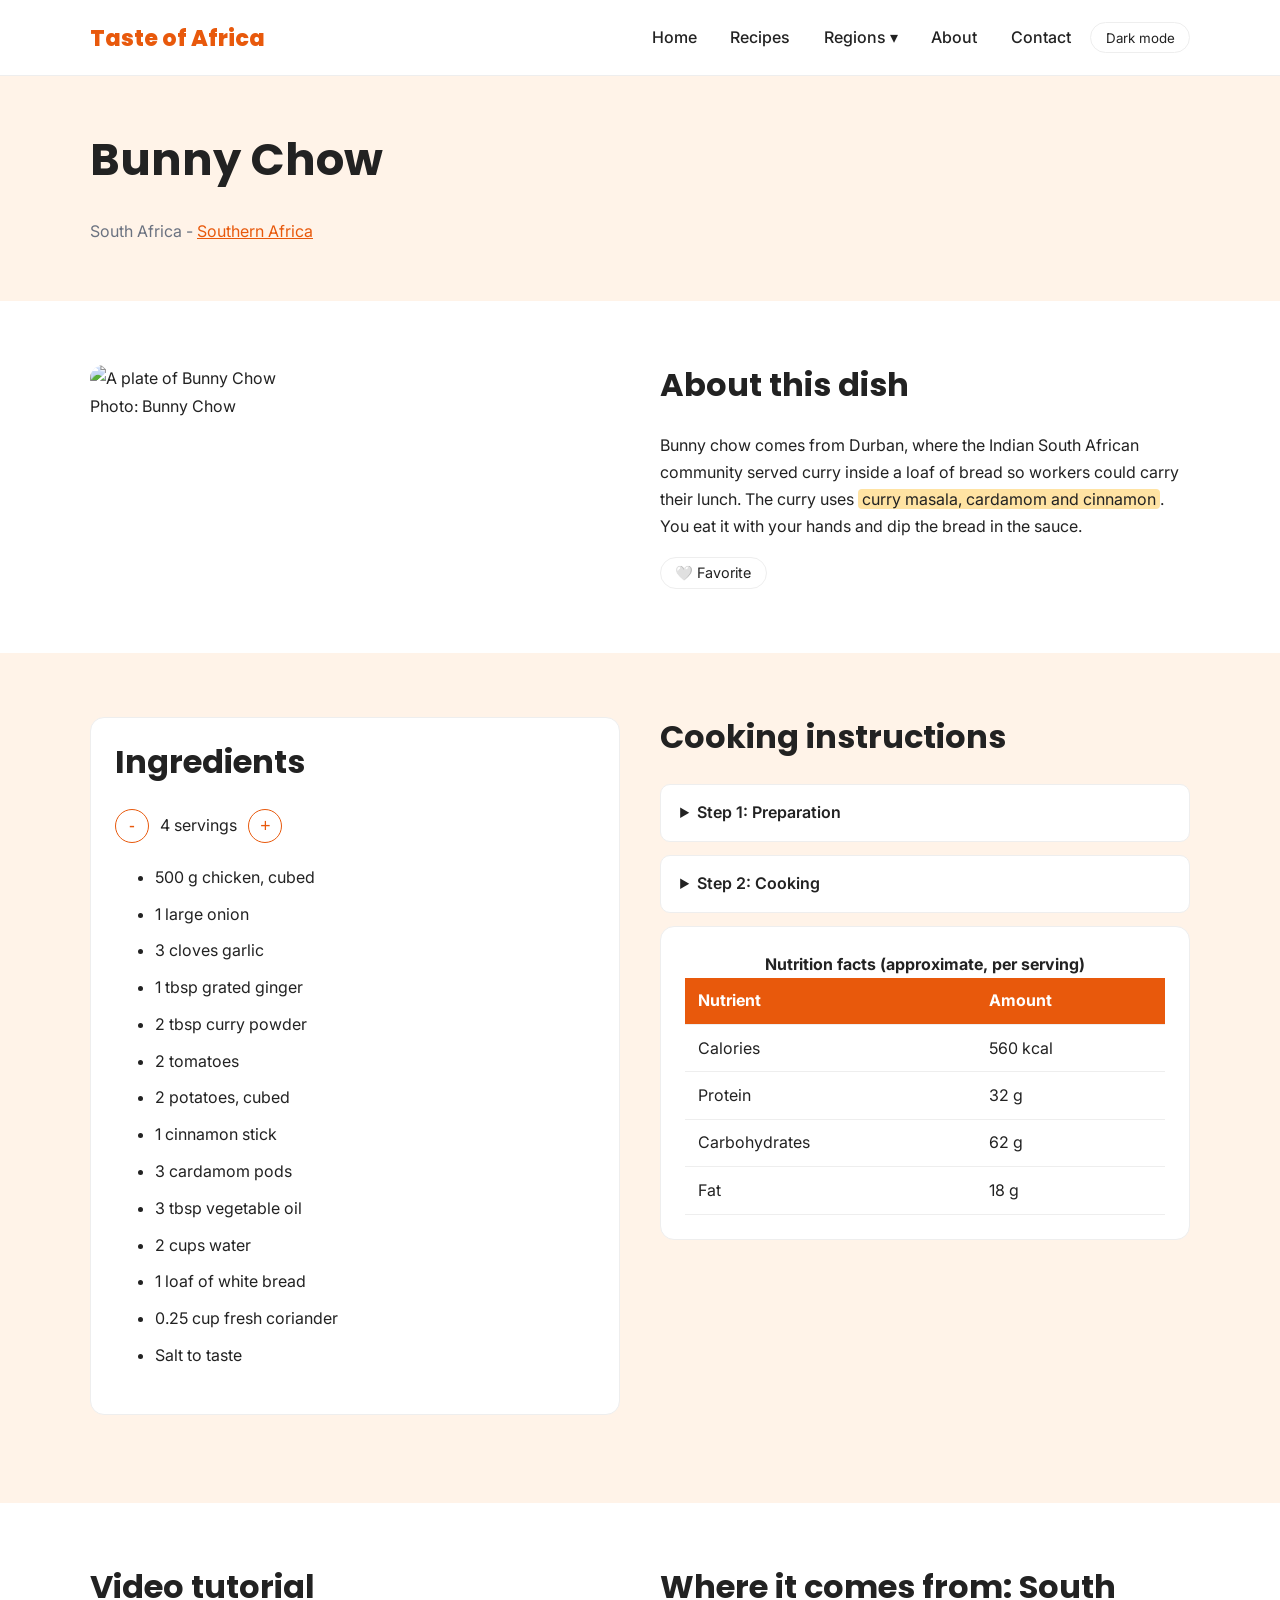
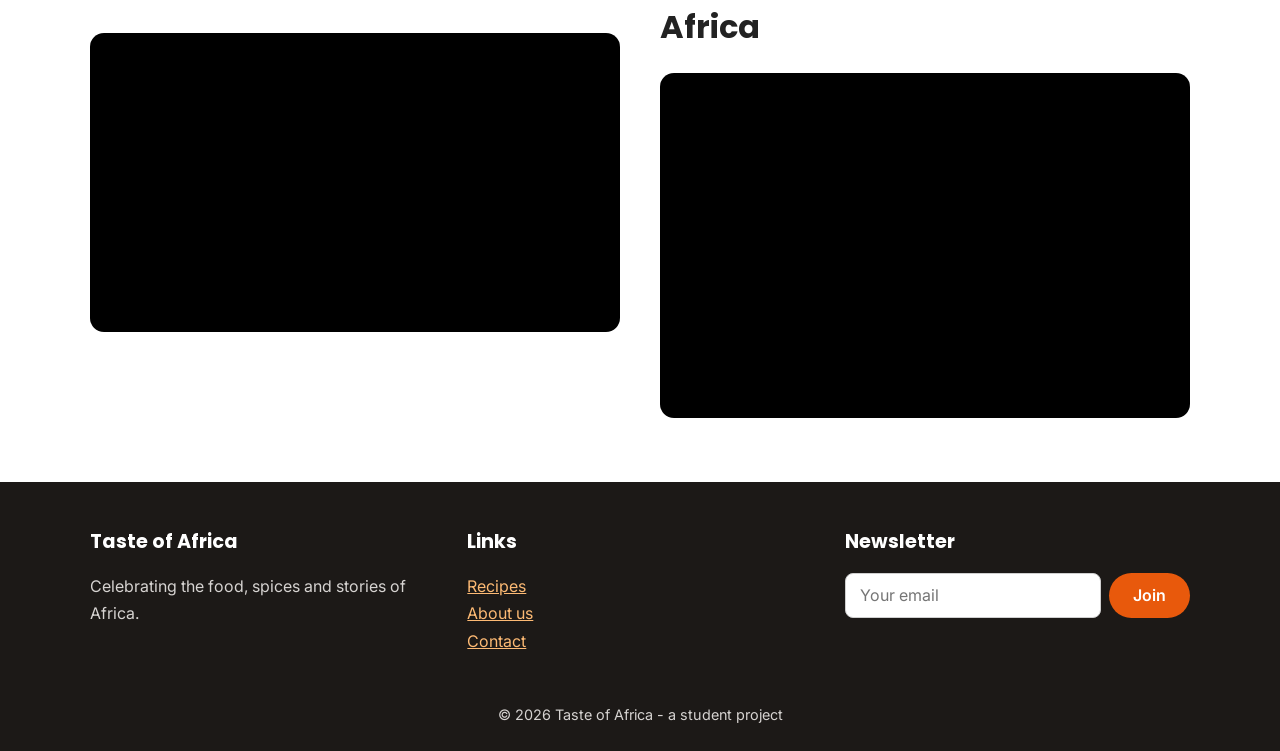
==== bunny-chow.html @ e361327b "Add website files" ====
<!DOCTYPE html>
<html lang="en">
<head>
  <meta charset="UTF-8">
  <meta name="viewport" content="width=device-width, initial-scale=1.0">
  <title>Bunny Chow | Taste of Africa</title>
  <link rel="stylesheet" href="styles.css">
</head>
<body>
  <header>
    <div class="container nav-bar">
      <a href="index.html" class="logo">Taste of Africa</a>
      <nav>
        <ul>
          <li><a href="index.html">Home</a></li>
          <li><a href="recipes.html">Recipes</a></li>
          <li class="dropdown">
            <a href="west-africa.html">Regions &#9662;</a>
            <ul class="dropdown-menu">
            <li><a href="west-africa.html">West Africa</a></li>
            <li><a href="north-africa.html">North Africa</a></li>
            <li><a href="east-africa.html">East Africa</a></li>
            <li><a href="southern-africa.html">Southern Africa</a></li>
            </ul>
          </li>
          <li><a href="about.html">About</a></li>
          <li><a href="contact.html">Contact</a></li>
          <li><button id="dark-btn" type="button">Dark mode</button></li>
        </ul>
      </nav>
    </div>
  </header>

  <main>
    <div class="page-title">
      <div class="container">
        <h1>Bunny Chow</h1>
        <p>South Africa - <a href="southern-africa.html">Southern Africa</a></p>
      </div>
    </div>

    <section>
      <div class="container two-columns">
        <figure style="margin:0">
          <img src="https://loremflickr.com/800/600/curry,bread?lock=24" alt="A plate of Bunny Chow" class="recipe-img">
          <figcaption>Photo: Bunny Chow</figcaption>
        </figure>
        <div>
          <h2>About this dish</h2>
          <p>Bunny chow comes from Durban, where the Indian South African community served curry inside a loaf of bread so workers could carry their lunch. The curry uses <mark>curry masala, cardamom and cinnamon</mark>. You eat it with your hands and dip the bread in the sauce.</p>
          <button type="button" class="fav-btn" data-id="bunny-chow">🤍 Favorite</button>
        </div>
      </div>
    </section>

    <section class="section-soft">
      <div class="container two-columns">
        <div class="box">
          <h2>Ingredients</h2>
          <div class="servings">
            <button type="button" id="minus">-</button>
            <span id="servings-text">4 servings</span>
            <button type="button" id="plus">+</button>
          </div>
          <ul class="ingredients">
            <li><span class="amount" data-amount="500">500</span> g chicken, cubed</li>
            <li><span class="amount" data-amount="1">1</span> large onion</li>
            <li><span class="amount" data-amount="3">3</span> cloves garlic</li>
            <li><span class="amount" data-amount="1">1</span> tbsp grated ginger</li>
            <li><span class="amount" data-amount="2">2</span> tbsp curry powder</li>
            <li><span class="amount" data-amount="2">2</span> tomatoes</li>
            <li><span class="amount" data-amount="2">2</span> potatoes, cubed</li>
            <li><span class="amount" data-amount="1">1</span> cinnamon stick</li>
            <li><span class="amount" data-amount="3">3</span> cardamom pods</li>
            <li><span class="amount" data-amount="3">3</span> tbsp vegetable oil</li>
            <li><span class="amount" data-amount="2">2</span> cups water</li>
            <li><span class="amount" data-amount="1">1</span> loaf of white bread</li>
            <li><span class="amount" data-amount="0.25">0.25</span> cup fresh coriander</li>
            <li>Salt to taste</li>
          </ul>
        </div>
        <div>
          <h2>Cooking instructions</h2>
          <details>
            <summary>Step 1: Preparation</summary>
            <ol>
              <li>Cut the chicken and potatoes into small cubes.</li>
              <li>Cut the loaf into quarters and scoop out the middle, keeping the bread pieces as lids.</li>
            </ol>
          </details>
          <details>
            <summary>Step 2: Cooking</summary>
            <ol>
              <li>Heat the oil and fry the cinnamon and cardamom for 1 minute, then add the onion until golden.</li>
              <li>Add the garlic, ginger and curry powder and stir for 1 minute.</li>
              <li>Add the chicken and tomatoes and cook for 5 minutes, then add the potatoes, water and salt.</li>
              <li>Simmer for 25 to 30 minutes until everything is soft and the sauce is thick.</li>
              <li>Spoon the curry into the bread and top with coriander.</li>
            </ol>
          </details>
          <div class="box">
            <table>
              <caption><strong>Nutrition facts (approximate, per serving)</strong></caption>
              <thead>
                <tr><th>Nutrient</th><th>Amount</th></tr>
              </thead>
              <tbody>
                <tr><td>Calories</td><td>560 kcal</td></tr>
                <tr><td>Protein</td><td>32 g</td></tr>
                <tr><td>Carbohydrates</td><td>62 g</td></tr>
                <tr><td>Fat</td><td>18 g</td></tr>
              </tbody>
            </table>
          </div>
        </div>
      </div>
    </section>

    <section>
      <div class="container two-columns">
        <div>
          <h2>Video tutorial</h2>
          <div class="video-box">
          <iframe src="https://www.youtube.com/embed/wuWNkFNZrUU" title="How to cook Bunny Chow" allowfullscreen></iframe>
        </div>
        </div>
        <div>
          <h2>Where it comes from: South Africa</h2>
          <div class="map-box">
          <iframe src="https://www.google.com/maps?q=Durban,+South+Africa&output=embed" title="Map of South Africa"></iframe>
        </div>
        </div>
      </div>
    </section>
  </main>

  <footer>
    <div class="container footer-grid">
      <div>
        <h3>Taste of Africa</h3>
        <p>Celebrating the food, spices and stories of Africa.</p>
      </div>
      <div>
        <h3>Links</h3>
        <p><a href="recipes.html">Recipes</a><br><a href="about.html">About us</a><br><a href="contact.html">Contact</a></p>
      </div>
      <div>
        <h3>Newsletter</h3>
        <form id="newsletter-form" class="newsletter">
          <label for="newsletter-email" style="display:none">Email</label>
          <input type="email" id="newsletter-email" placeholder="Your email" required>
          <button type="submit" class="btn">Join</button>
        </form>
        <p id="newsletter-message"></p>
      </div>
    </div>
    <p class="copyright">&copy; 2026 Taste of Africa - a student project</p>
  </footer>

  <script src="script.js"></script>
</body>
</html>
---- styles.css ----
/* Taste of Africa - styles.css */

/* Google Fonts: Poppins for headings, Inter for body text */
@import url('https://fonts.googleapis.com/css2?family=Inter:wght@400;500;600&family=Poppins:wght@600;700;800&display=swap');

/* ---------- colors (change them here and the whole site changes) ---------- */
:root {
  --accent: #e8590c;      /* burnt orange, like spice */
  --accent-dark: #c2410c;
  --soft: #fff3e8;        /* light orange background */
  --bg: #ffffff;
  --card: #ffffff;
  --text: #222222;
  --gray: #6b7280;
  --border: #eeeeee;
}

/* dark mode colors - the "dark" class is added to <body> by script.js */
body.dark {
  --soft: #2a211b;
  --bg: #161210;
  --card: #211a16;
  --text: #f3f3f3;
  --gray: #b5aca6;
  --border: #3a2f28;
}

/* ---------- basic styles ---------- */
* {
  box-sizing: border-box;
}

body {
  margin: 0;
  font-family: 'Inter', sans-serif;
  font-size: 1rem;
  line-height: 1.7;
  color: var(--text);
  background: var(--bg);
}

h1, h2, h3 {
  font-family: 'Poppins', sans-serif;
  line-height: 1.25;
  margin-top: 0;
}

h1 { font-size: 2.8rem; }
h2 { font-size: 2rem; }
h3 { font-size: 1.2rem; }

a { color: var(--accent); }

img {
  max-width: 100%;
  display: block;
}

.container {
  width: 90%;
  max-width: 1100px;
  margin: 0 auto;
}

section {
  padding: 4rem 0;
}

.section-soft {
  background: var(--soft);
}

.subtitle {
  color: var(--gray);
  max-width: 600px;
}

/* highlighted words (<mark>) */
mark {
  background: #ffe3a3;
  color: #222;
  padding: 0 4px;
  border-radius: 4px;
}

/* ---------- header and navigation ---------- */
header {
  background: var(--bg);
  border-bottom: 1px solid var(--border);
  position: sticky;
  top: 0;
  z-index: 10;
}

.nav-bar {
  display: flex;
  justify-content: space-between;
  align-items: center;
  padding: 1rem 0;
  flex-wrap: wrap;
}

.logo {
  font-family: 'Poppins', sans-serif;
  font-weight: 800;
  font-size: 1.4rem;
  color: var(--accent);
  text-decoration: none;
}

nav ul {
  list-style: none;
  margin: 0;
  padding: 0;
  display: flex;
  gap: 0.3rem;
  align-items: center;
  flex-wrap: wrap;
}

nav a {
  display: block;
  padding: 0.5rem 0.9rem;
  color: var(--text);
  text-decoration: none;
  font-weight: 500;
  border-radius: 6px;
}

/* hover effect for the menu */
nav a:hover {
  color: var(--accent);
  background: var(--soft);
  text-decoration: underline;
}

/* dropdown menu for the regions */
.dropdown {
  position: relative;
}

.dropdown-menu {
  display: none;
  position: absolute;
  top: 100%;
  left: 0;
  min-width: 180px;
  background: var(--card);
  border: 1px solid var(--border);
  border-radius: 8px;
  box-shadow: 0 6px 20px rgba(0, 0, 0, 0.12);
  padding: 0.4rem;
  flex-direction: column;
  align-items: stretch;
}

.dropdown:hover .dropdown-menu,
.dropdown:focus-within .dropdown-menu {
  display: flex;
}

#dark-btn {
  background: none;
  border: 1px solid var(--border);
  color: var(--text);
  border-radius: 20px;
  padding: 0.4rem 0.9rem;
  cursor: pointer;
  font-family: inherit;
}

/* ---------- buttons ---------- */
.btn {
  display: inline-block;
  background: var(--accent);
  color: white;
  border: none;
  padding: 0.7rem 1.5rem;
  border-radius: 30px;
  font-family: inherit;
  font-size: 1rem;
  font-weight: 600;
  text-decoration: none;
  cursor: pointer;
}

.btn:hover {
  background: var(--accent-dark);
}

.btn-light {
  background: white;
  color: #222;
}

.btn-light:hover {
  background: #eeeeee;
}

/* ---------- hero (home page) ---------- */
.hero {
  min-height: 90vh;
  display: flex;
  align-items: center;
  color: white;
  /* dark overlay on top of the background image */
  background: linear-gradient(rgba(0, 0, 0, 0.6), rgba(0, 0, 0, 0.6)),
    url('https://loremflickr.com/1600/900/african,food?lock=11') center / cover;
}

.hero-content {
  display: grid;
  grid-template-columns: 1fr 1fr;
  gap: 3rem;
  align-items: center;
}

.hero h1 {
  font-size: 3.4rem;
}

.hero p {
  font-size: 1.15rem;
  margin-bottom: 1.5rem;
}

.hero mark {
  background: var(--accent);
  color: white;
}

/* ---------- videos and maps ---------- */
.video-box,
.map-box {
  position: relative;
  width: 100%;
  padding-bottom: 56.25%;   /* keeps a 16:9 shape on every screen */
  border-radius: 14px;
  overflow: hidden;
  background: black;
}

.map-box {
  padding-bottom: 65%;
}

.video-box iframe,
.map-box iframe {
  position: absolute;
  top: 0;
  left: 0;
  width: 100%;
  height: 100%;
  border: 0;
}

/* ---------- cards ---------- */
.grid {
  display: grid;
  grid-template-columns: repeat(auto-fill, minmax(250px, 1fr));
  gap: 1.5rem;
  margin-top: 2rem;
}

.card {
  background: var(--card);
  border: 1px solid var(--border);
  border-radius: 14px;
  overflow: hidden;
  box-shadow: 0 4px 14px rgba(0, 0, 0, 0.08);
  display: flex;
  flex-direction: column;
}

.card:hover {
  box-shadow: 0 10px 24px rgba(0, 0, 0, 0.16);
}

.card figure {
  margin: 0;
}

.card img {
  width: 100%;
  height: 190px;
  object-fit: cover;
}

.card figcaption {
  font-family: 'Poppins', sans-serif;
  font-weight: 600;
  padding: 1rem 1rem 0;
}

.card-body {
  padding: 0.5rem 1rem 1.2rem;
  display: flex;
  flex-direction: column;
  flex: 1;
}

.card-body p {
  color: var(--gray);
  font-size: 0.95rem;
  flex: 1;
}

.card-buttons {
  display: flex;
  gap: 0.5rem;
  align-items: center;
  flex-wrap: wrap;
}

.small-btn {
  padding: 0.45rem 1rem;
  font-size: 0.9rem;
}

/* hidden is added by the filter in script.js */
.hidden {
  display: none;
}

.region-card {
  text-decoration: none;
  color: var(--text);
}

/* ---------- favorite button ---------- */
.fav-btn {
  background: none;
  border: 1px solid var(--border);
  color: var(--text);
  border-radius: 30px;
  padding: 0.4rem 0.9rem;
  cursor: pointer;
  font-family: inherit;
  font-size: 0.9rem;
}

.fav-btn.active {
  background: #ffe3e3;
  border-color: #e03131;
  color: #c92a2a;
}

/* ---------- filter buttons ---------- */
.filters {
  display: flex;
  flex-wrap: wrap;
  gap: 0.6rem;
  margin-top: 1.5rem;
}

.filter-btn {
  background: var(--card);
  color: var(--text);
  border: 1px solid var(--border);
  padding: 0.5rem 1.1rem;
  border-radius: 30px;
  cursor: pointer;
  font-family: inherit;
  font-size: 0.95rem;
}

.filter-btn:hover {
  border-color: var(--accent);
}

.filter-btn.active {
  background: var(--accent);
  border-color: var(--accent);
  color: white;
}

/* ---------- trends (home) ---------- */
.trend {
  background: var(--card);
  border-left: 5px solid var(--accent);
  border-radius: 10px;
  padding: 1.2rem 1.4rem;
  box-shadow: 0 4px 14px rgba(0, 0, 0, 0.06);
}

/* ---------- page title banner (inner pages) ---------- */
.page-title {
  background: var(--soft);
  padding: 3.5rem 0;
}

.page-title p {
  color: var(--gray);
  margin: 0;
}

/* ---------- recipe page ---------- */
.two-columns {
  display: grid;
  grid-template-columns: 1fr 1fr;
  gap: 2.5rem;
  align-items: start;
}

.recipe-img {
  width: 100%;
  border-radius: 14px;
}

.box {
  background: var(--card);
  border: 1px solid var(--border);
  border-radius: 14px;
  padding: 1.5rem;
  margin-bottom: 1.5rem;
}

.servings {
  display: flex;
  align-items: center;
  gap: 0.7rem;
  margin-bottom: 1rem;
}

.servings button {
  width: 34px;
  height: 34px;
  border-radius: 50%;
  border: 1px solid var(--accent);
  background: var(--card);
  color: var(--accent);
  font-size: 1.1rem;
  cursor: pointer;
}

.servings button:hover {
  background: var(--accent);
  color: white;
}

.ingredients li {
  padding: 0.3rem 0;
}

/* expandable instructions */
details {
  background: var(--card);
  border: 1px solid var(--border);
  border-radius: 10px;
  margin-bottom: 0.8rem;
}

summary {
  padding: 0.9rem 1.2rem;
  font-weight: 600;
  cursor: pointer;
}

details ol {
  margin: 0;
  padding: 0.5rem 1.2rem 1rem 2.5rem;
}

/* nutrition table */
table {
  width: 100%;
  border-collapse: collapse;
}

th, td {
  text-align: left;
  padding: 0.6rem 0.8rem;
  border-bottom: 1px solid var(--border);
}

thead th {
  background: var(--accent);
  color: white;
}

/* ---------- about page ---------- */
.mission {
  font-size: 1.3rem;
  font-weight: 500;
  background: var(--soft);
  border-left: 5px solid var(--accent);
  padding: 1.5rem 2rem;
  border-radius: 10px;
  margin: 0;
}

/* ---------- contact form ---------- */
.form-box {
  max-width: 600px;
  margin: 0 auto;
  background: var(--card);
  border: 1px solid var(--border);
  border-radius: 14px;
  padding: 2rem;
  box-shadow: 0 4px 14px rgba(0, 0, 0, 0.08);
}

.form-row {
  margin-bottom: 1.2rem;
}

label {
  display: block;
  font-weight: 600;
  margin-bottom: 0.3rem;
}

input,
select,
textarea {
  width: 100%;
  padding: 0.7rem 0.9rem;
  font-family: inherit;
  font-size: 1rem;
  color: var(--text);
  background: var(--bg);
  border: 1px solid #cfcfcf;
  border-radius: 8px;
}

/* focus state: the box glows orange when you click in it */
input:focus,
select:focus,
textarea:focus {
  outline: none;
  border-color: var(--accent);
  box-shadow: 0 0 0 3px rgba(232, 89, 12, 0.25);
}

textarea {
  height: 150px;
  resize: vertical;
}

.error {
  color: #e03131;
  font-weight: 600;
  margin: 0.3rem 0 0;
}

.thanks {
  text-align: center;
  background: #ebfbee;
  color: #2b8a3e;
  border: 1px solid #8ce99a;
  border-radius: 10px;
  padding: 2rem;
  font-size: 1.2rem;
}

/* ---------- footer ---------- */
footer {
  background: #1c1917;
  color: #d6d3d1;
  padding: 3rem 0 1.5rem;
}

footer h3 {
  color: white;
}

footer a {
  color: #fdba74;
}

.footer-grid {
  display: grid;
  grid-template-columns: repeat(auto-fit, minmax(240px, 1fr));
  gap: 2rem;
}

.newsletter {
  display: flex;
  gap: 0.5rem;
}

.copyright {
  text-align: center;
  margin: 2rem 0 0;
  font-size: 0.9rem;
}

/* ---------- small screens (phones and tablets) ---------- */
@media (max-width: 800px) {
  h1 { font-size: 2rem; }
  h2 { font-size: 1.6rem; }
  .hero h1 { font-size: 2.2rem; }
  .hero-content,
  .two-columns {
    grid-template-columns: 1fr;
  }
  .hero { min-height: auto; padding: 3rem 0; }
  section { padding: 2.5rem 0; }
  .nav-bar { gap: 0.5rem; }
}
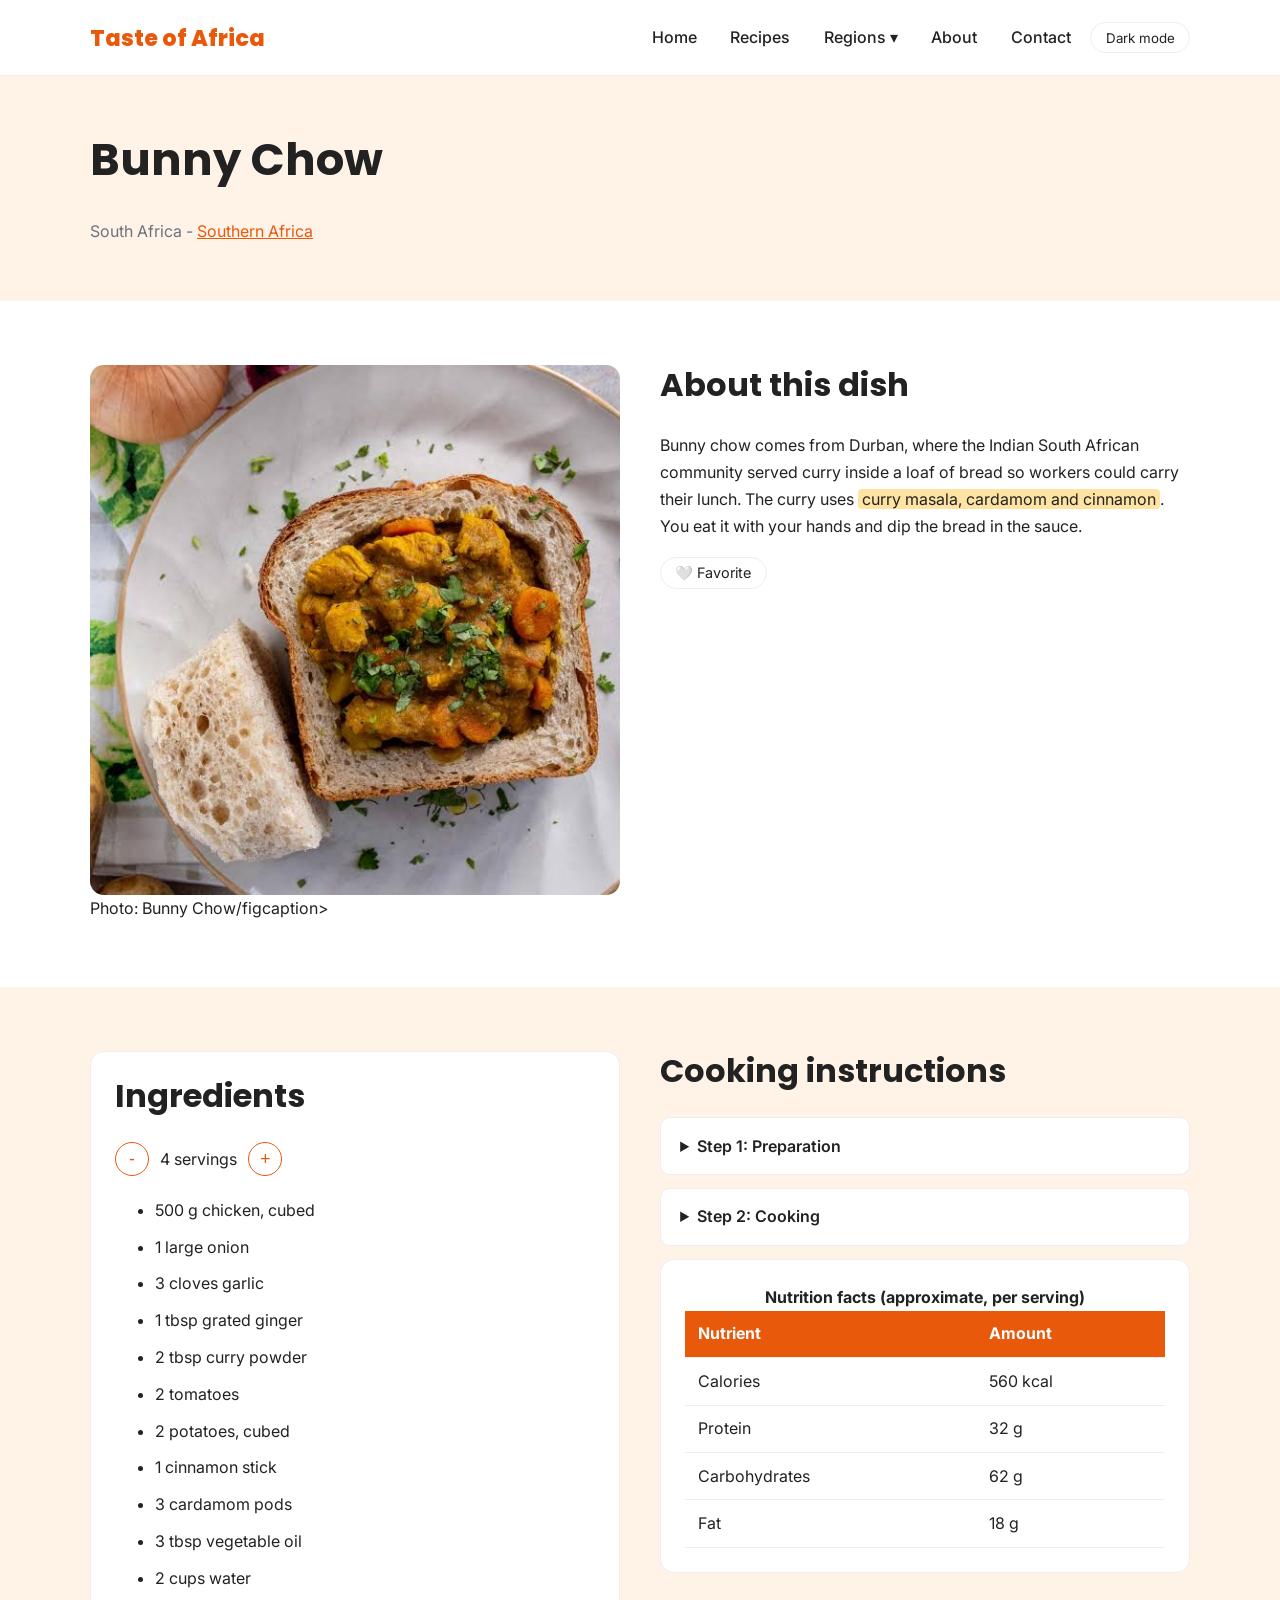
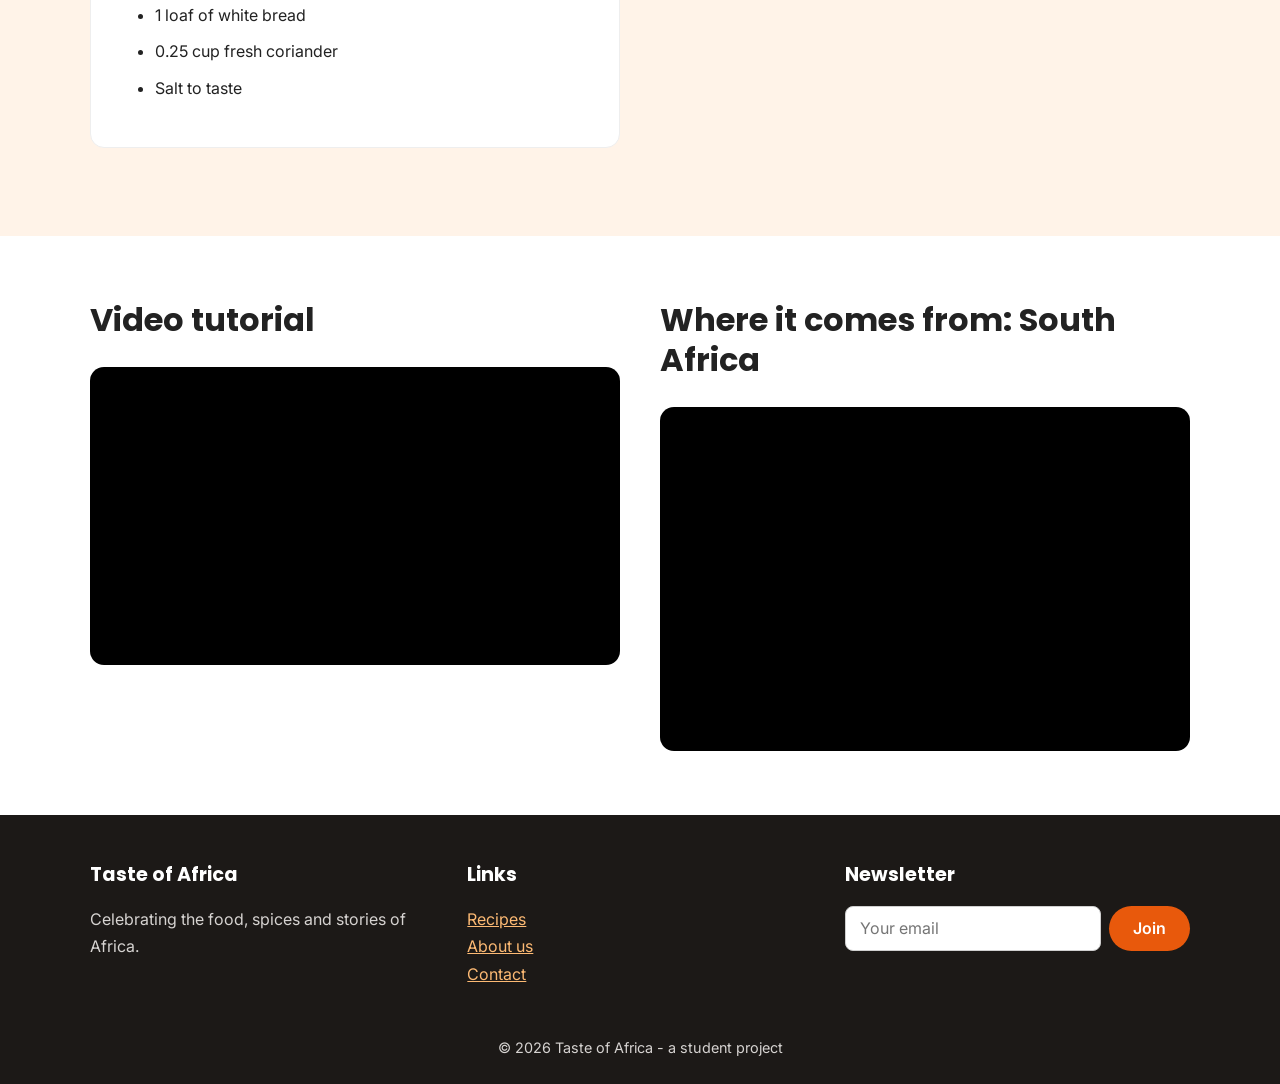
==== commit 20cc272d: "update injera, isombe and bunny chow pages" ====
--- a/bunny-chow.html
+++ b/bunny-chow.html
@@ -42,8 +42,8 @@
     <section>
       <div class="container two-columns">
         <figure style="margin:0">
-          <img src="https://loremflickr.com/800/600/curry,bread?lock=24" alt="A plate of Bunny Chow" class="recipe-img">
-          <figcaption>Photo: Bunny Chow</figcaption>
+          <img src="images/bunny-chow.jpg" alt="A plate of Bunny Chow" class="recipe-img">
+          <figcaption>Photo: Bunny Chow/figcaption>
         </figure>
         <div>
           <h2>About this dish</h2>
--- a/styles.css
+++ b/styles.css
@@ -204,8 +204,9 @@
   align-items: center;
   color: white;
   /* dark overlay on top of the background image */
-  background: linear-gradient(rgba(0, 0, 0, 0.6), rgba(0, 0, 0, 0.6)),
-    url('https://loremflickr.com/1600/900/african,food?lock=11') center / cover;
+  background: linear-gradient(rgba(0, 0, 0, 0.55), rgba(0, 0, 0, 0.55)),
+  url('images/hero.jpg') center / cover,
+  linear-gradient(135deg, #7c2d12, #e8590c);
 }
 
 .hero-content {
